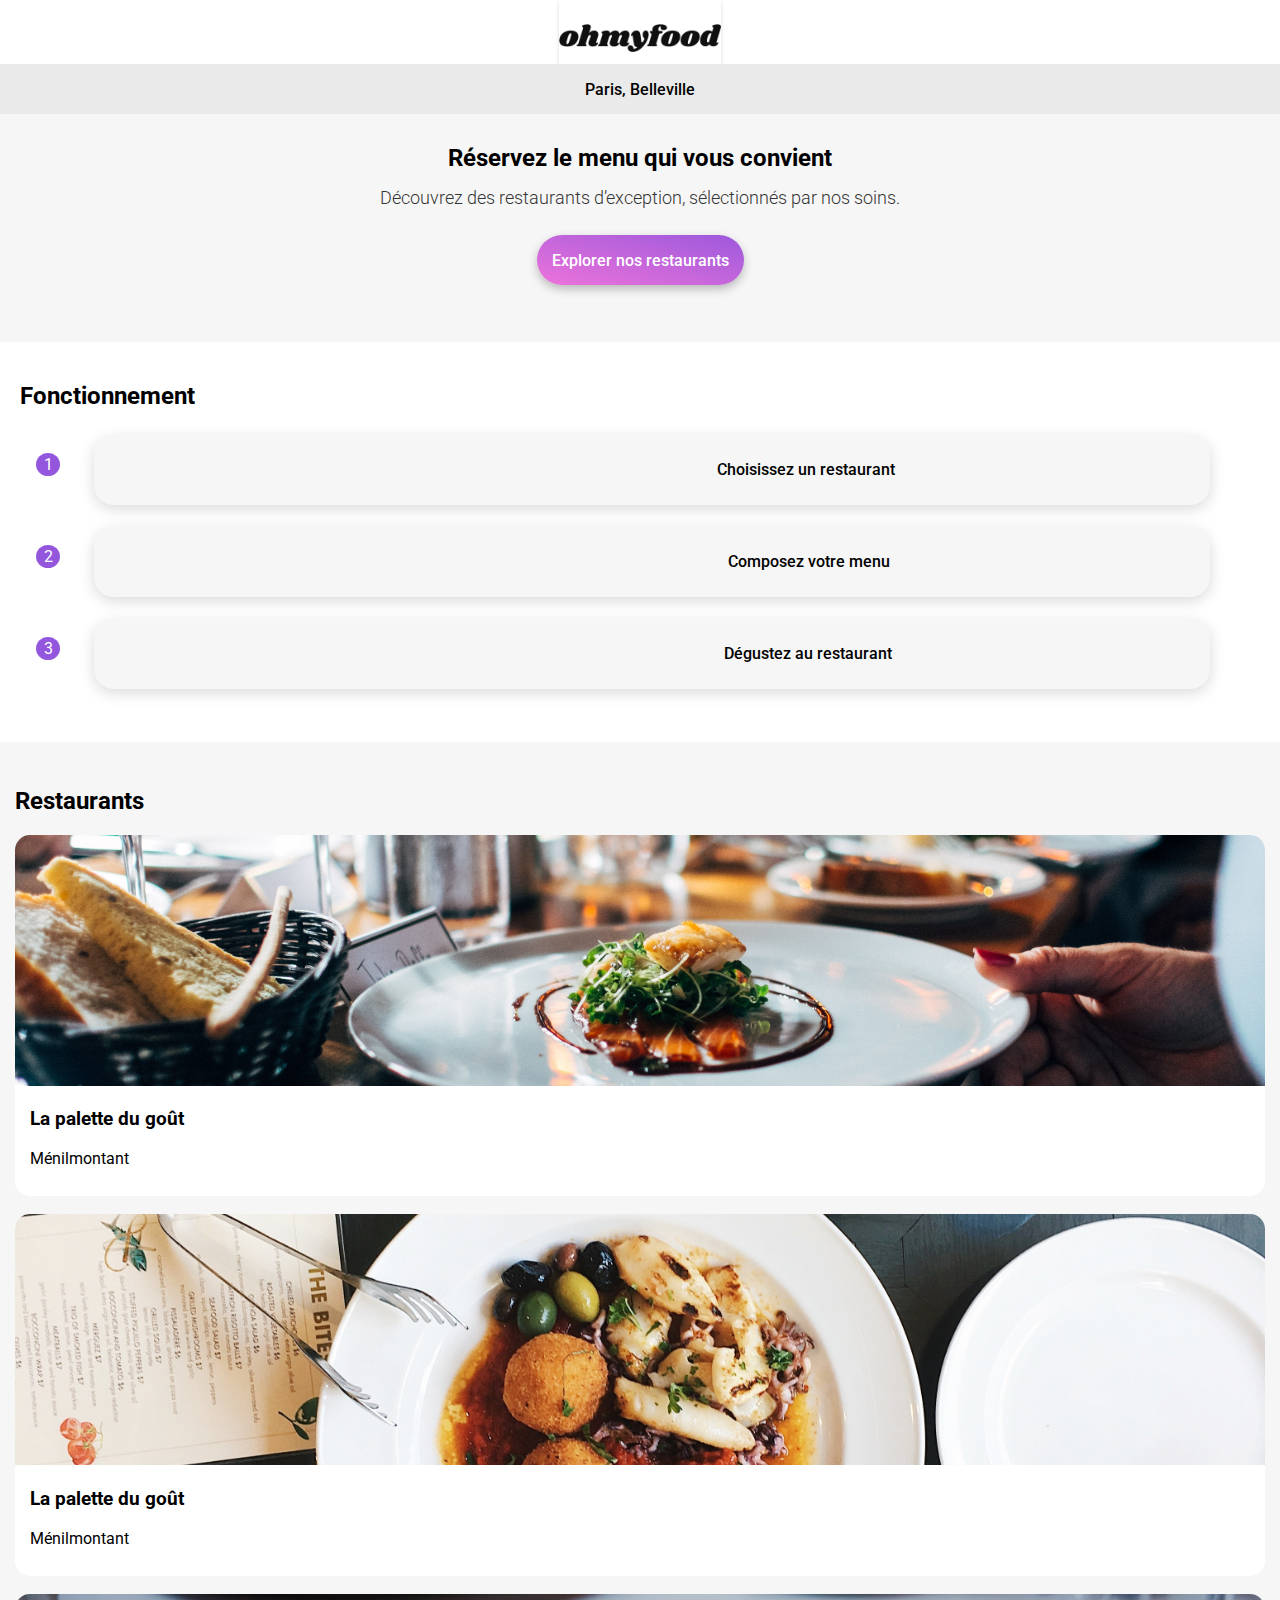
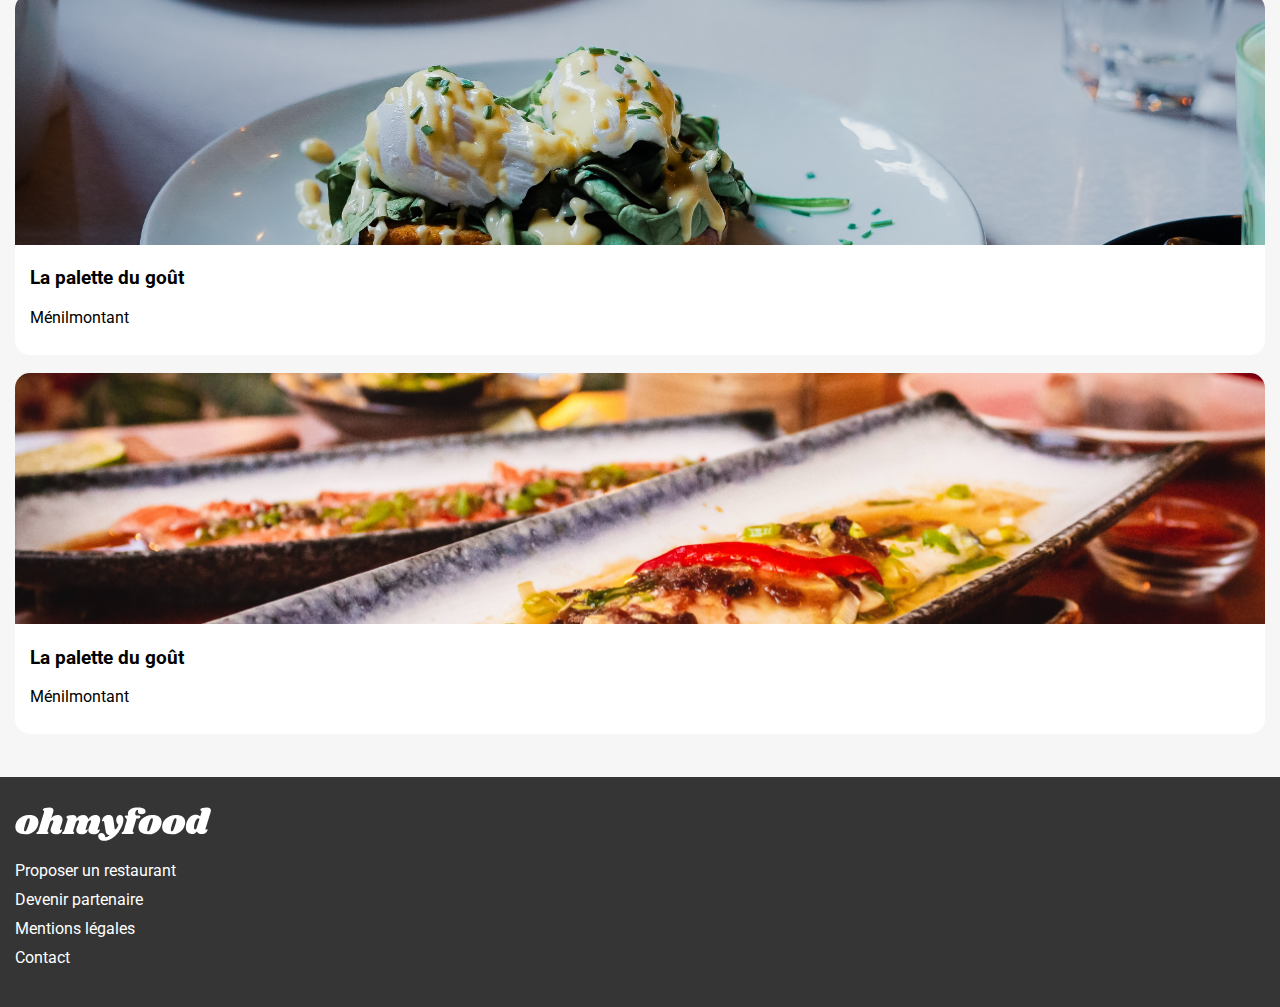
==== index.html @ 3311c21b "update smartphone" ====
<!DOCTYPE html>
<html lang="fr">
<head>
    <meta charset="UTF-8">

    <title>Ohmyfood</title>
    <link rel="stylesheet" href="https://cdnjs.cloudflare.com/ajax/libs/font-awesome/6.2.1/css/all.min.css"
          integrity="sha512-MV7K8+y+gLIBoVD59lQIYicR65iaqukzvf/nwasF0nqhPay5w/9lJmVM2hMDcnK1OnMGCdVK+iQrJ7lzPJQd1w=="
          crossorigin="anonymous" referrerpolicy="no-referrer">
    <link rel="stylesheet" href="./css/style.css">
</head>
<body>

<header>
    <div class="logo">
        <img src="./images/logo/ohmyfood.png" alt="logo ohmyfood">
    </div>
    <div class="location">
        <div>
            <label>
                <i class="fa-solid fa-location-dot"></i>
                <input type="text" placeholder="Paris, Belleville">
            </label>
        </div>
    </div>
</header>

<main>
    <div class="explore">
        <h1>Réservez le menu qui vous convient</h1>
        <p>Découvrez des restaurants d’exception, sélectionnés par nos soins.</p>
        <button class="btn">Explorer nos restaurants</button>
    </div>
    <div class="how-to-use">

        <h2>Fonctionnement</h2>

        <div class="choose-menu">
            <a href="">
                <p>1</p>
                <button>
                    <i class="fa-solid fa-mobile-screen-button"></i>
                    <span>Choisissez un restaurant</span>
                </button>
            </a>
        </div>
        <div class="compose-menu">
            <a href="">
                <p>2</p>
                <button>
                    <i class="fa-solid fa-bars"></i>
                    <span>Composez votre menu</span>
                </button>
            </a>
        </div>
        <div class="enjoy-menu">
            <a href="">
                <p>3</p>
                <button>
                    <i class="fa-solid fa-store"></i>
                    <span>Dégustez au restaurant</span>
                </button>
            </a>
        </div>
    </div>
    <div class="restaurant">
        <h2>Restaurants</h2>

        <a href="">
            <div class="card">
                <div class="card-img">
                    <img src="./images/restaurants/jay-wennington-N_Y88TWmGwA-unsplash.jpg" alt="restaurant">
                </div>
                <div class="card-content">
                    <div class="card-text">
                        <h3>La palette du goût</h3>
                        <p class="restaurant-location">Ménilmontant</p>
                    </div>
                    <div class="card-heart">
                        <i class="fa-regular fa-heart"></i>
                    </div>
                </div>
            </div>
        </a>

        <a href="">
            <div class="card">
                <div class="card-img">
                    <img src="./images/restaurants/stil-u2Lp8tXIcjw-unsplash.jpg" alt="restaurant">
                </div>
                <div class="card-content">
                    <div class="card-text">
                        <h3>La palette du goût</h3>
                        <p class="restaurant-location">Ménilmontant</p>
                    </div>
                    <div class="card-heart">
                        <i class="fa-regular fa-heart"></i>
                    </div>
                </div>
            </div>
        </a>

        <a href="./a-la-francaise.html">
            <div class="card">
                <div class="card-img">
                    <img src="./images/restaurants/toa-heftiba-DQKerTsQwi0-unsplash.jpg" alt="restaurant">
                </div>
                <div class="card-content">
                    <div class="card-text">
                        <h3>La palette du goût</h3>
                        <p class="restaurant-location">Ménilmontant</p>
                    </div>
                    <div class="card-heart">
                        <i class="fa-regular fa-heart"></i>
                    </div>
                </div>
            </div>
        </a>

        <a href="">
            <div class="card">
                <div class="card-img">
                    <img src="./images/restaurants/louis-hansel-shotsoflouis-qNBGVyOCY8Q-unsplash.jpg" alt="restaurant">
                </div>
                <div class="card-content">
                    <div class="card-text">
                        <h3>La palette du goût</h3>
                        <p class="restaurant-location">Ménilmontant</p>
                    </div>
                    <div class="card-heart">
                        <i class="fa-regular fa-heart"></i>
                    </div>
                </div>
            </div>
        </a>

    </div>
</main>

<footer>
    <img src="./images/logo/ohmyfood@2x.svg" alt="logo ohmyfood blanc" class="footer-logo">
    <a href="#">Proposer un restaurant</a>
    <a href="#">Devenir partenaire</a>
    <a href="#">Mentions légales</a>
    <a href="#">Contact</a>
</footer>
</body>
</html>
---- css/style.css ----
@import url('https://fonts.googleapis.com/css2?family=Roboto&family=Shrikhand&display=swap');

* {
    font-family: Roboto, sans-serif;
    --primary-color: #9356DC ;
    --secondary-color: #FF79DA;
    --ternary-color: #99E2D0;
    --grey: #353535;
    --grey-1: #F6F6F6;
    --grey-2: #EAEAEA;
}

body {
    margin: 0;
}

a {
    text-decoration: none;
    color: black;
}

.logo, .title {
    font-family: Shrikhand, serif;
}

.btn {
    height: 50px;
    padding: 12px 15px;
    border-radius: 35px;
    color: white;
    background: linear-gradient(193.33deg, var(--primary-color) -11.44%, var(--secondary-color) 123.93%);
    box-shadow: 0 4px 10px 0 #00000040;
    border: none;
    font-size: 1em;
    font-weight: 500;
    line-height: 19px;
    text-align: center;
}

.btn:hover {
    animation-timing-function: ease-out;
    animation-duration: 300ms;
    background: linear-gradient(200.64deg, var(--primary-color) -5.2%, var(--secondary-color) 110.74%),
    linear-gradient(0deg, rgba(255, 255, 255, 0.15), rgba(255, 255, 255, 0.15));
    box-shadow: 0 4px 15px 0 #00000059;
}

/* header */
header {
    display: flex;
    flex-direction: column;
    align-items: center;
}

.logo {
    padding: 24px 0 5px 0;
    box-shadow: 0 2px 4px 0 rgba(0, 0, 0, 0.15);
}

.logo img {
    width: 162px;
    margin: auto;
}

.location {
    width: 100%;
    height: 50px;
    margin: 0;
    display: flex;
    justify-content: start;
    background-color: var(--grey-2);
    text-align: center;
}

.location div {
    margin: auto;
}

.location input {
    width: 110px;
    background-color: var(--grey-2);
    font-size: 1em;
    font-weight: 500;
}

.location input::placeholder {
    color: black;
}

.location input:focus, .location input {
    border: none;
    outline: none;
}

/* main */
main {
    display: flex;
    flex-direction: column;
}

.explore {
    align-items: center;
    text-align: center;
    background-color: var(--grey-1);
    width: 100%;
    margin: 0;
    padding: 30px 0;
}

.explore h1 {
    font-weight: 700;
    width: 75%;
    margin: 0 auto 15px auto;
    padding: 0 42px;
    font-size: 1.5em;
}

.explore p {
    width: 85%;
    margin: 0 auto;
    font-size: 1.125em;
    font-weight: 300;
    color: #353535;
}

.explore button {
    margin: 27px auto;
}

/* How to use */
.how-to-use {
    padding: 20px 20px 48px 20px;
}

.how-to-use h2 {
    font-weight: 700;
    font-size: 1.5em;
}

.how-to-use div {
    width: 100%;
    text-align: center;
}

.how-to-use a {
    display: flex;
    align-items: baseline;
    text-decoration: none;
}

.how-to-use a p {
    z-index: 2;
    width: 1.5em;
    margin: 0 -16px 0 16px;
    padding: 2px 0;
    border-radius: 50%;
    color: white;
    background-color: var(--primary-color);
}

.how-to-use a button {
    width: 90%;
    height: 70px;
    margin: 5px auto;
    display: flex;
    flex-direction: row;
    justify-content: space-evenly;
    align-items: center;
    font-size: 16px;
    font-weight: 500;
    border-radius: 20px;
    background: #F6F6F6;
    box-shadow: 0 4px 15px 0 rgba(0, 0, 0, 0.15);
    border: none;
    color: #000000;
}

.how-to-use a button i {
    color: #7E7E7E;
}

.how-to-use a:hover button i {
    color: var(--primary-color);
}

.compose-menu {
    margin: 12px auto;
}

/* Restaurant */
.restaurant {
    padding: 25px 15px;
    background: #F6F6F6;
}

.card {
    border-radius: 15px;
    display: flex;
    flex-direction: column;
    background-color: white;
    padding-bottom: 12px;
    margin-bottom: 18px;
}

.card-img {
    border-radius: 15px 15px 0 0;
    width: 100%;
}

.card-img img {
    width: 100%;
    max-height: 251px;
    object-fit: cover;
    border-radius: 15px 15px 0 0;
}

.card-content {
    display: flex;
    flex-direction: row;
    justify-content: space-between;
    align-items: center;
    flex-wrap: nowrap;
}

.card-text {
    padding: 0 0 0 15px;
}

.card-heart {
    margin: auto 25px auto 0;
}

/* Footer */
footer {
    display: flex;
    flex-direction: column;
    align-items: start;
    justify-content: start;
    text-align: start;
    background-color: var(--grey);
    color: white;
    padding: 30px 15px;
}

.footer-logo {
    margin-bottom: 20px;
}

footer a {
    color: white;
    text-decoration: none;
    margin-bottom: 10px;
}
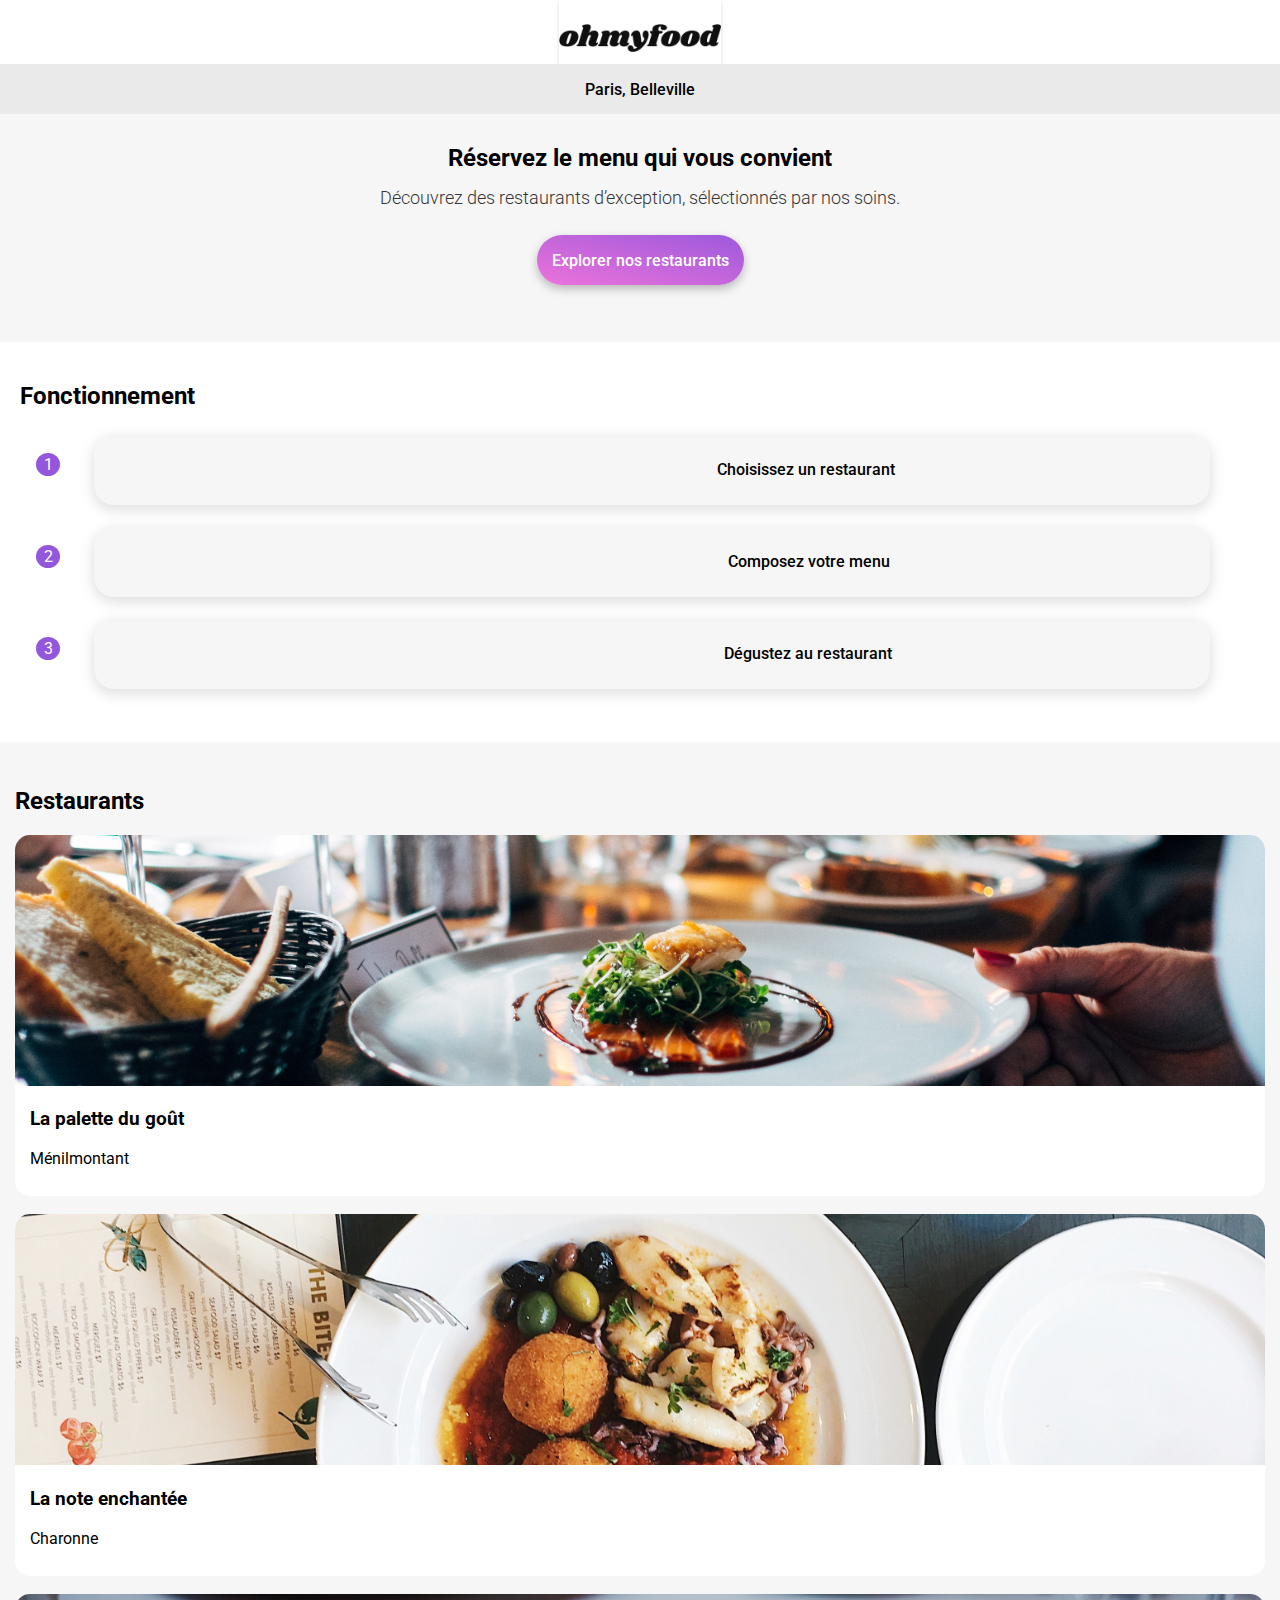
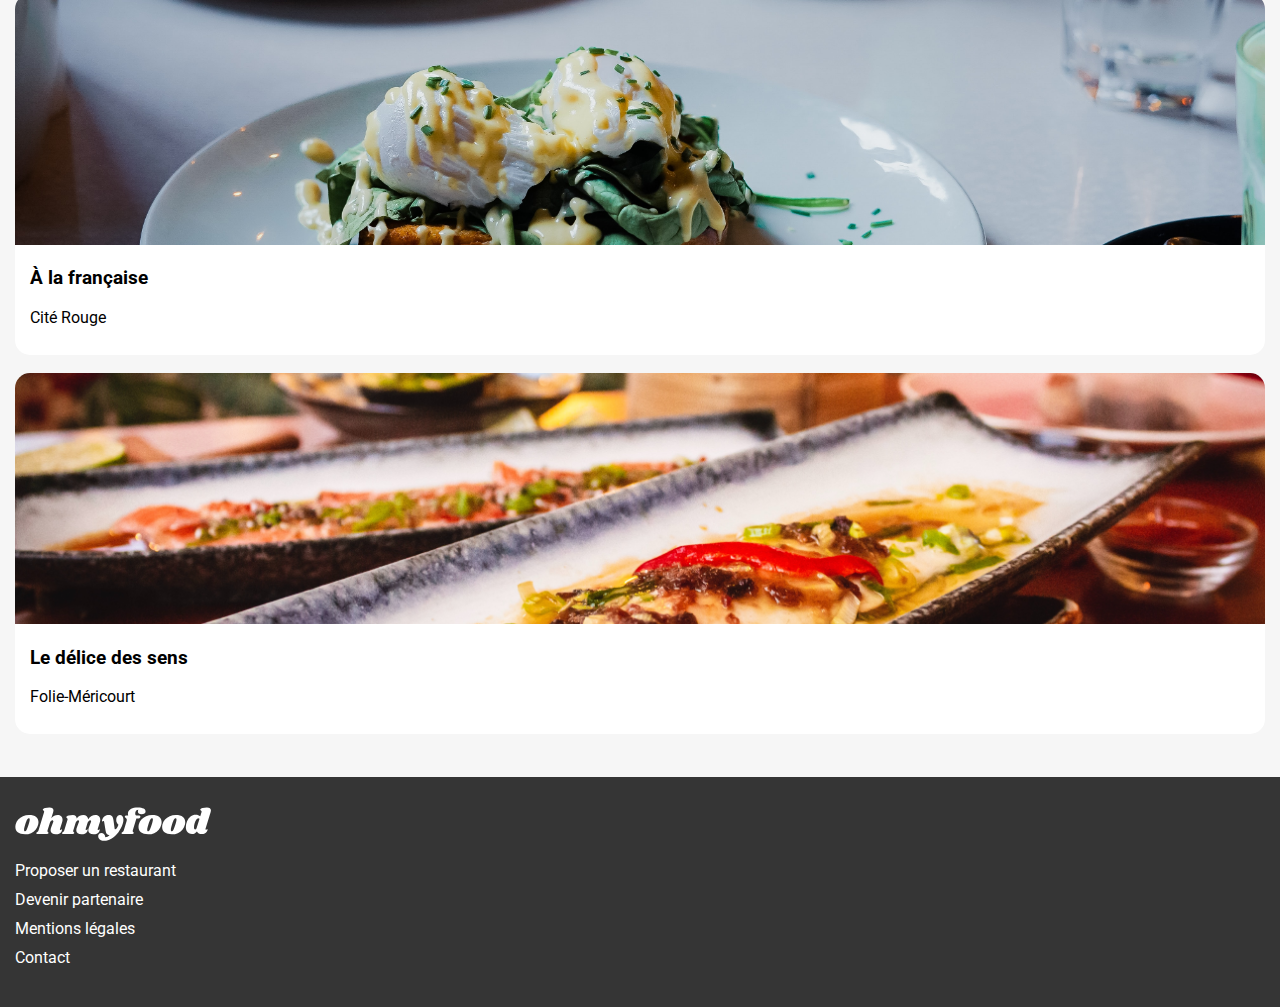
==== commit e602ab23: "add restaurants" ====
--- a/index.html
+++ b/index.html
@@ -66,7 +66,7 @@
     <div class="restaurant">
         <h2>Restaurants</h2>
 
-        <a href="">
+        <a href="./la-palette-du-gout.html">
             <div class="card">
                 <div class="card-img">
                     <img src="./images/restaurants/jay-wennington-N_Y88TWmGwA-unsplash.jpg" alt="restaurant">
@@ -83,15 +83,15 @@
             </div>
         </a>
 
-        <a href="">
+        <a href="./la-note-enchantee.html">
             <div class="card">
                 <div class="card-img">
                     <img src="./images/restaurants/stil-u2Lp8tXIcjw-unsplash.jpg" alt="restaurant">
                 </div>
                 <div class="card-content">
                     <div class="card-text">
-                        <h3>La palette du goût</h3>
-                        <p class="restaurant-location">Ménilmontant</p>
+                        <h3>La note enchantée</h3>
+                        <p class="restaurant-location">Charonne</p>
                     </div>
                     <div class="card-heart">
                         <i class="fa-regular fa-heart"></i>
@@ -107,8 +107,8 @@
                 </div>
                 <div class="card-content">
                     <div class="card-text">
-                        <h3>La palette du goût</h3>
-                        <p class="restaurant-location">Ménilmontant</p>
+                        <h3>À la française</h3>
+                        <p class="restaurant-location">Cité Rouge</p>
                     </div>
                     <div class="card-heart">
                         <i class="fa-regular fa-heart"></i>
@@ -117,15 +117,15 @@
             </div>
         </a>
 
-        <a href="">
+        <a href="./le-delice-des-sens.html">
             <div class="card">
                 <div class="card-img">
                     <img src="./images/restaurants/louis-hansel-shotsoflouis-qNBGVyOCY8Q-unsplash.jpg" alt="restaurant">
                 </div>
                 <div class="card-content">
                     <div class="card-text">
-                        <h3>La palette du goût</h3>
-                        <p class="restaurant-location">Ménilmontant</p>
+                        <h3>Le délice des sens</h3>
+                        <p class="restaurant-location">Folie-Méricourt</p>
                     </div>
                     <div class="card-heart">
                         <i class="fa-regular fa-heart"></i>
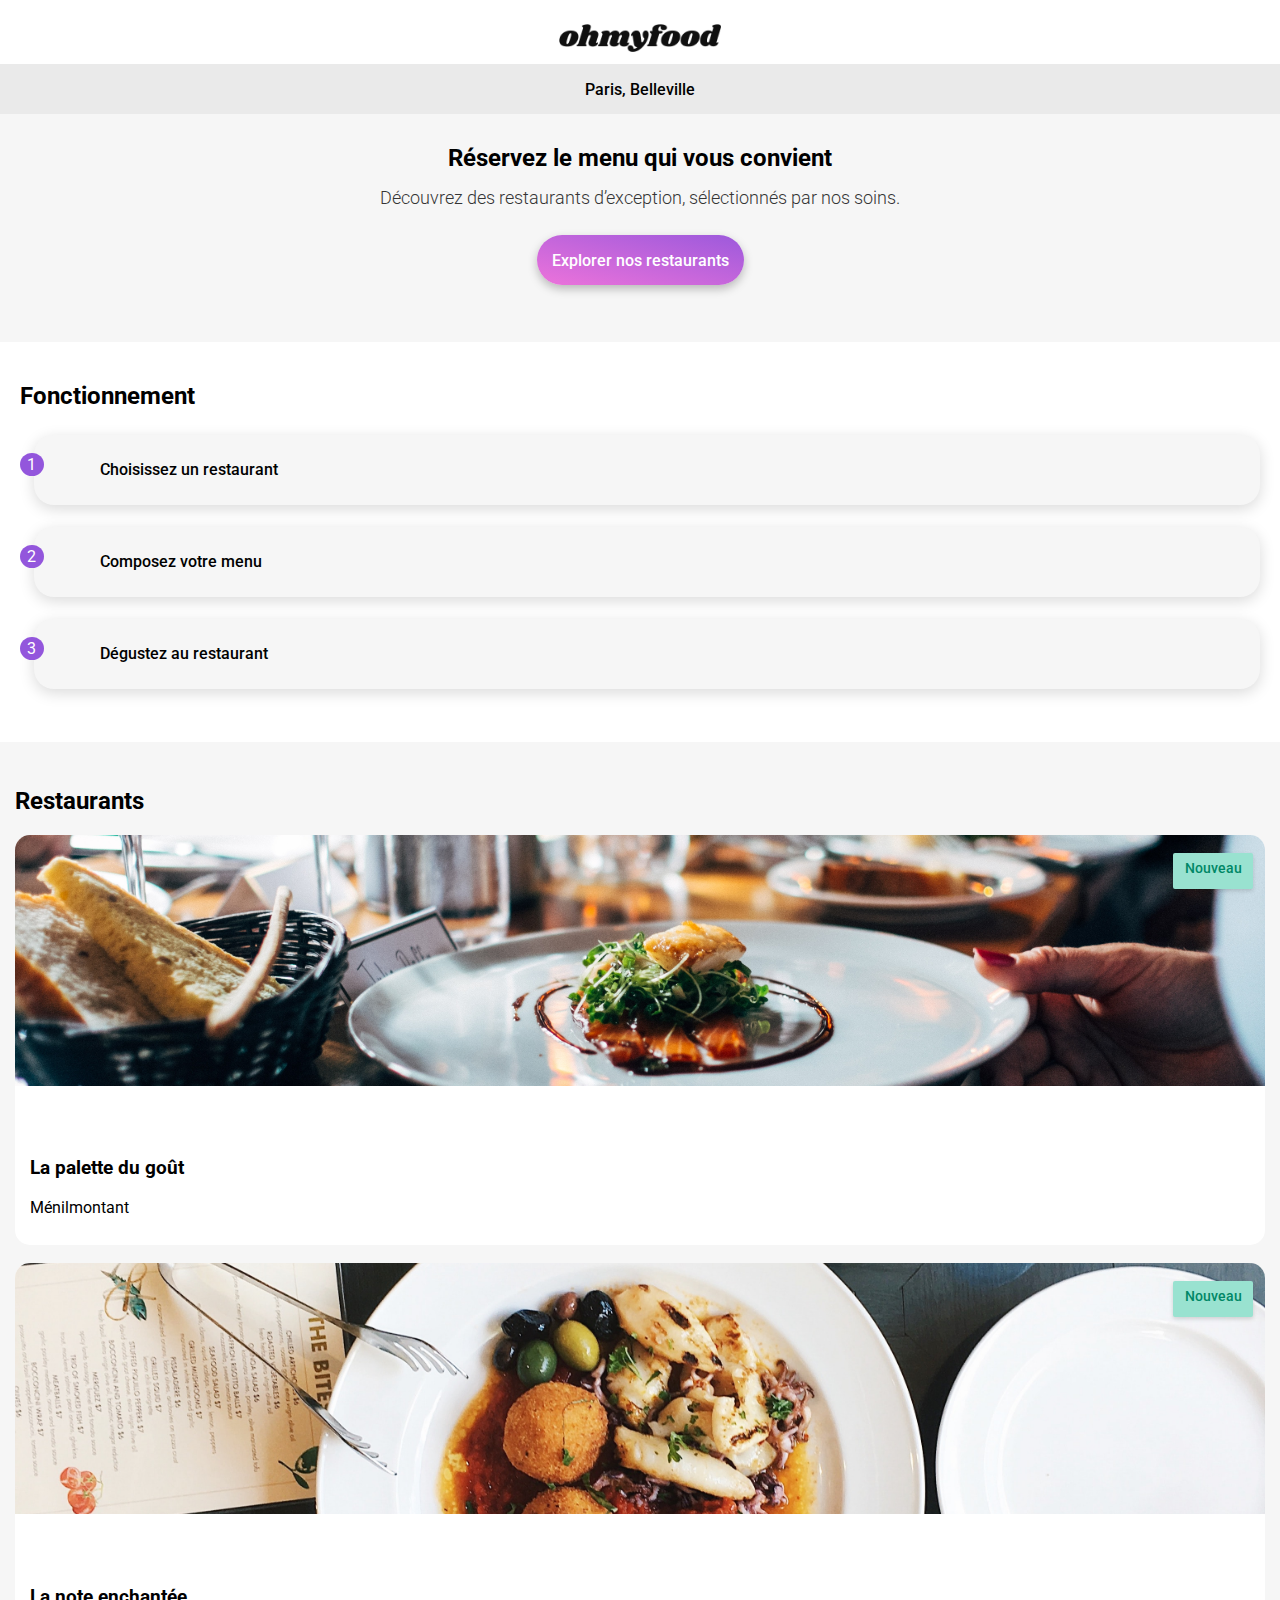
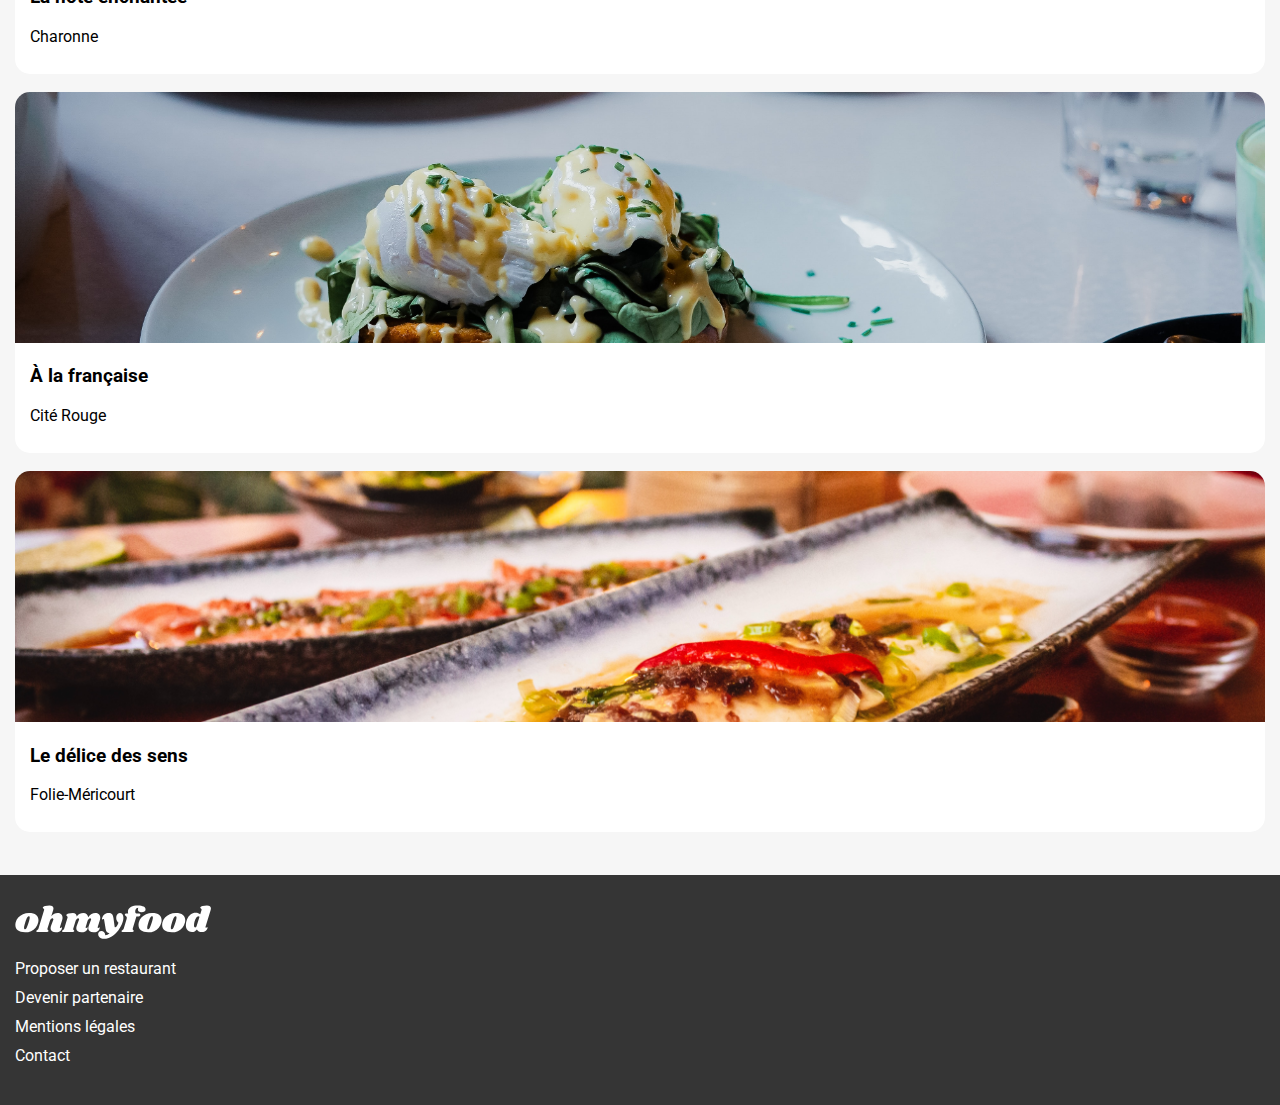
==== commit 25720d35: "u" ====
--- a/index.html
+++ b/index.html
@@ -70,6 +70,7 @@
             <div class="card">
                 <div class="card-img">
                     <img src="./images/restaurants/jay-wennington-N_Y88TWmGwA-unsplash.jpg" alt="restaurant">
+                    <div class="new">Nouveau</div>
                 </div>
                 <div class="card-content">
                     <div class="card-text">
@@ -87,6 +88,7 @@
             <div class="card">
                 <div class="card-img">
                     <img src="./images/restaurants/stil-u2Lp8tXIcjw-unsplash.jpg" alt="restaurant">
+                    <div class="new">Nouveau</div>
                 </div>
                 <div class="card-content">
                     <div class="card-text">
--- a/css/style.css
+++ b/css/style.css
@@ -53,13 +53,15 @@
 }
 
 .logo {
-    padding: 24px 0 5px 0;
+    width: 100%;
     box-shadow: 0 2px 4px 0 rgba(0, 0, 0, 0.15);
 }
 
 .logo img {
+    display: block;
     width: 162px;
     margin: auto;
+    padding: 24px 0 12px 0;
 }
 
 .location {
@@ -151,7 +153,7 @@
 .how-to-use a p {
     z-index: 2;
     width: 1.5em;
-    margin: 0 -16px 0 16px;
+    margin: 0 -10px 0 0;
     padding: 2px 0;
     border-radius: 50%;
     color: white;
@@ -159,12 +161,12 @@
 }
 
 .how-to-use a button {
-    width: 90%;
+    width: 100%;
     height: 70px;
     margin: 5px auto;
     display: flex;
     flex-direction: row;
-    justify-content: space-evenly;
+    justify-content: start;
     align-items: center;
     font-size: 16px;
     font-weight: 500;
@@ -177,6 +179,7 @@
 
 .how-to-use a button i {
     color: #7E7E7E;
+    margin: 0 30px;
 }
 
 .how-to-use a:hover button i {
@@ -209,9 +212,27 @@
 
 .card-img img {
     width: 100%;
-    max-height: 251px;
+    height: 251px;
     object-fit: cover;
     border-radius: 15px 15px 0 0;
+}
+
+.new {
+    position: relative;
+    top: -250px;
+    width: 80px;
+    height: 29px;
+    margin: 13px 12px 0 auto;
+    padding: 7px 0 0 0;
+    flex-shrink: 0;
+    border-radius: 2px;
+    background: var(--Green, #99E2D0);
+    /* Shadow/Badge */
+    box-shadow: 0 2px 4px 0 rgba(0, 0, 0, 0.15);
+    color: #008766;
+    text-align: center;
+    font-size: 14px;
+    font-weight: 500;
 }
 
 .card-content {
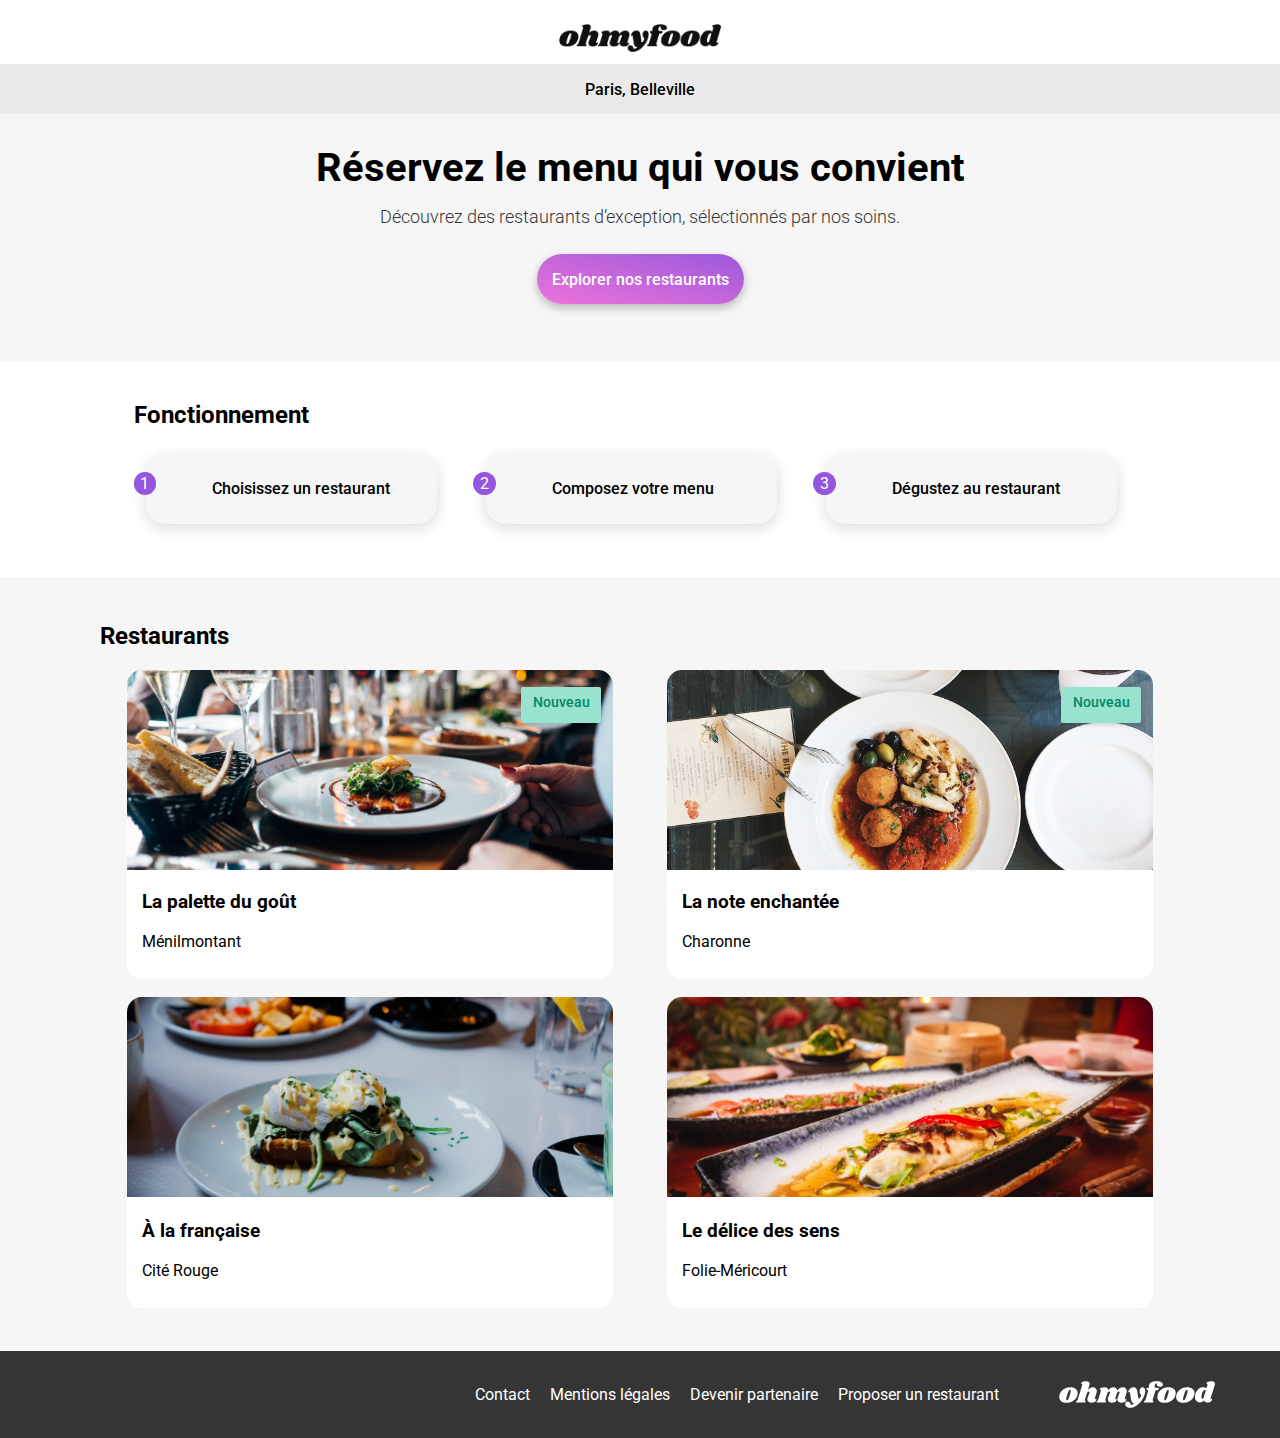
==== commit 63aaf33b: "update desktop" ====
--- a/index.html
+++ b/index.html
@@ -2,6 +2,7 @@
 <html lang="fr">
 <head>
     <meta charset="UTF-8">
+    <meta name="viewport" content="width=device-width, initial-scale=1.0">
 
     <title>Ohmyfood</title>
     <link rel="stylesheet" href="https://cdnjs.cloudflare.com/ajax/libs/font-awesome/6.2.1/css/all.min.css"
@@ -26,11 +27,13 @@
 </header>
 
 <main>
+
     <div class="explore">
         <h1>Réservez le menu qui vous convient</h1>
         <p>Découvrez des restaurants d’exception, sélectionnés par nos soins.</p>
         <button class="btn">Explorer nos restaurants</button>
     </div>
+
     <div class="how-to-use">
 
         <h2>Fonctionnement</h2>
@@ -63,79 +66,82 @@
             </a>
         </div>
     </div>
+
     <div class="restaurant">
-        <h2>Restaurants</h2>
 
-        <a href="./la-palette-du-gout.html">
-            <div class="card">
-                <div class="card-img">
-                    <img src="./images/restaurants/jay-wennington-N_Y88TWmGwA-unsplash.jpg" alt="restaurant">
-                    <div class="new">Nouveau</div>
-                </div>
-                <div class="card-content">
-                    <div class="card-text">
-                        <h3>La palette du goût</h3>
-                        <p class="restaurant-location">Ménilmontant</p>
+        <div class="restaurant-container">
+            <h2>Restaurants</h2>
+
+            <a href="./la-palette-du-gout.html">
+                <div class="card">
+                    <div class="card-img">
+                        <img src="./images/restaurants/jay-wennington-N_Y88TWmGwA-unsplash.jpg" alt="restaurant">
+                        <div class="new">Nouveau</div>
                     </div>
-                    <div class="card-heart">
-                        <i class="fa-regular fa-heart"></i>
+                    <div class="card-content">
+                        <div class="card-text">
+                            <h3>La palette du goût</h3>
+                            <p class="restaurant-location">Ménilmontant</p>
+                        </div>
+                        <div class="card-heart">
+                            <i class="fa-regular fa-heart"></i>
+                        </div>
                     </div>
                 </div>
-            </div>
-        </a>
+            </a>
 
-        <a href="./la-note-enchantee.html">
-            <div class="card">
-                <div class="card-img">
-                    <img src="./images/restaurants/stil-u2Lp8tXIcjw-unsplash.jpg" alt="restaurant">
-                    <div class="new">Nouveau</div>
-                </div>
-                <div class="card-content">
-                    <div class="card-text">
-                        <h3>La note enchantée</h3>
-                        <p class="restaurant-location">Charonne</p>
+            <a href="./la-note-enchantee.html">
+                <div class="card">
+                    <div class="card-img">
+                        <img src="./images/restaurants/stil-u2Lp8tXIcjw-unsplash.jpg" alt="restaurant">
+                        <div class="new">Nouveau</div>
                     </div>
-                    <div class="card-heart">
-                        <i class="fa-regular fa-heart"></i>
+                    <div class="card-content">
+                        <div class="card-text">
+                            <h3>La note enchantée</h3>
+                            <p class="restaurant-location">Charonne</p>
+                        </div>
+                        <div class="card-heart">
+                            <i class="fa-regular fa-heart"></i>
+                        </div>
                     </div>
                 </div>
-            </div>
-        </a>
+            </a>
 
-        <a href="./a-la-francaise.html">
-            <div class="card">
-                <div class="card-img">
-                    <img src="./images/restaurants/toa-heftiba-DQKerTsQwi0-unsplash.jpg" alt="restaurant">
-                </div>
-                <div class="card-content">
-                    <div class="card-text">
-                        <h3>À la française</h3>
-                        <p class="restaurant-location">Cité Rouge</p>
+            <a href="./a-la-francaise.html">
+                <div class="card">
+                    <div class="card-img">
+                        <img src="./images/restaurants/toa-heftiba-DQKerTsQwi0-unsplash.jpg" alt="restaurant">
                     </div>
-                    <div class="card-heart">
-                        <i class="fa-regular fa-heart"></i>
+                    <div class="card-content">
+                        <div class="card-text">
+                            <h3>À la française</h3>
+                            <p class="restaurant-location">Cité Rouge</p>
+                        </div>
+                        <div class="card-heart">
+                            <i class="fa-regular fa-heart"></i>
+                        </div>
                     </div>
                 </div>
-            </div>
-        </a>
+            </a>
 
-        <a href="./le-delice-des-sens.html">
-            <div class="card">
-                <div class="card-img">
-                    <img src="./images/restaurants/louis-hansel-shotsoflouis-qNBGVyOCY8Q-unsplash.jpg" alt="restaurant">
-                </div>
-                <div class="card-content">
-                    <div class="card-text">
-                        <h3>Le délice des sens</h3>
-                        <p class="restaurant-location">Folie-Méricourt</p>
+            <a href="./le-delice-des-sens.html">
+                <div class="card">
+                    <div class="card-img">
+                        <img src="./images/restaurants/louis-hansel-shotsoflouis-qNBGVyOCY8Q-unsplash.jpg" alt="restaurant">
                     </div>
-                    <div class="card-heart">
-                        <i class="fa-regular fa-heart"></i>
+                    <div class="card-content">
+                        <div class="card-text">
+                            <h3>Le délice des sens</h3>
+                            <p class="restaurant-location">Folie-Méricourt</p>
+                        </div>
+                        <div class="card-heart">
+                            <i class="fa-regular fa-heart"></i>
+                        </div>
                     </div>
                 </div>
-            </div>
-        </a>
-
+            </a>
+        </div>
     </div>
 </main>
 
--- a/css/style.css
+++ b/css/style.css
@@ -1,7 +1,8 @@
-@import url('https://fonts.googleapis.com/css2?family=Roboto&family=Shrikhand&display=swap');
+@import url('https://fonts.googleapis.com/css2?family=Roboto&&display=swap');
+@import url('https://fonts.googleapis.com/css2?family=Shrikhand&display=swap');
 
 * {
-    font-family: Roboto, sans-serif;
+    font-family: 'Roboto', sans-serif;
     --primary-color: #9356DC ;
     --secondary-color: #FF79DA;
     --ternary-color: #99E2D0;
@@ -20,7 +21,7 @@
 }
 
 .logo, .title {
-    font-family: Shrikhand, serif;
+    font-family: 'Shrikhand', serif;
 }
 
 .btn {
@@ -31,7 +32,7 @@
     background: linear-gradient(193.33deg, var(--primary-color) -11.44%, var(--secondary-color) 123.93%);
     box-shadow: 0 4px 10px 0 #00000040;
     border: none;
-    font-size: 1em;
+    font-size: 1rem;
     font-weight: 500;
     line-height: 19px;
     text-align: center;
@@ -81,8 +82,11 @@
 .location input {
     width: 110px;
     background-color: var(--grey-2);
-    font-size: 1em;
+    font-size: 1rem;
     font-weight: 500;
+    color: var(--grey, #353535);
+    font-style: normal;
+    line-height: normal;
 }
 
 .location input::placeholder {
@@ -114,13 +118,13 @@
     width: 75%;
     margin: 0 auto 15px auto;
     padding: 0 42px;
-    font-size: 1.5em;
+    font-size: 1.5rem;
 }
 
 .explore p {
     width: 85%;
     margin: 0 auto;
-    font-size: 1.125em;
+    font-size: 1.125rem;
     font-weight: 300;
     color: #353535;
 }
@@ -136,7 +140,7 @@
 
 .how-to-use h2 {
     font-weight: 700;
-    font-size: 1.5em;
+    font-size: 1.5rem;
 }
 
 .how-to-use div {
@@ -168,7 +172,7 @@
     flex-direction: row;
     justify-content: start;
     align-items: center;
-    font-size: 16px;
+    font-size: 1rem;
     font-weight: 500;
     border-radius: 20px;
     background: #F6F6F6;
@@ -212,17 +216,17 @@
 
 .card-img img {
     width: 100%;
-    height: 251px;
+    height: 200px;
     object-fit: cover;
     border-radius: 15px 15px 0 0;
 }
 
 .new {
     position: relative;
-    top: -250px;
+    top: -200px;
     width: 80px;
     height: 29px;
-    margin: 13px 12px 0 auto;
+    margin: 13px 12px -50px auto;
     padding: 7px 0 0 0;
     flex-shrink: 0;
     border-radius: 2px;
@@ -272,3 +276,77 @@
     text-decoration: none;
     margin-bottom: 10px;
 }
+
+/* Media Queries for desktop */
+@media (min-width: 1024px) {
+    .explore h1 {
+        font-weight: 700;
+        width: 75%;
+        margin: 0 auto 15px auto;
+        padding: 0 42px;
+        font-size: 2.5rem;
+    }
+
+    .how-to-use {
+        margin: auto;
+        max-width: 1080px;
+        display: flex;
+        flex-direction: row;
+        flex-wrap: wrap;
+        justify-content: start;
+        align-items: center;
+    }
+
+    .how-to-use h2 {
+        width: 100%;
+    }
+
+    .how-to-use div {
+        width: 30%;
+        max-width: 325px;
+    }
+
+    .compose-menu {
+        margin: auto 36px;
+    }
+
+    .restaurant {
+        padding: 25px 15px;
+        background: #F6F6F6;
+    }
+
+    .restaurant-container {
+        margin: auto;
+        max-width: 1080px;
+        display: flex;
+        flex-direction: row;
+        flex-wrap: wrap;
+        justify-content: space-around;
+        align-items: center;
+    }
+
+    .restaurant-container a {
+        width: 45%;
+        max-width: 490px;
+        min-width: 34%;
+    }
+
+    .restaurant-container h2 {
+        width: 100%;
+    }
+
+    footer {
+        flex-direction: row-reverse;
+        justify-content: end;
+        align-items: center;
+    }
+
+    footer a {
+        margin: auto 10px;
+    }
+
+    .footer-logo {
+        height: 27px;
+        margin: auto 50px;
+    }
+}
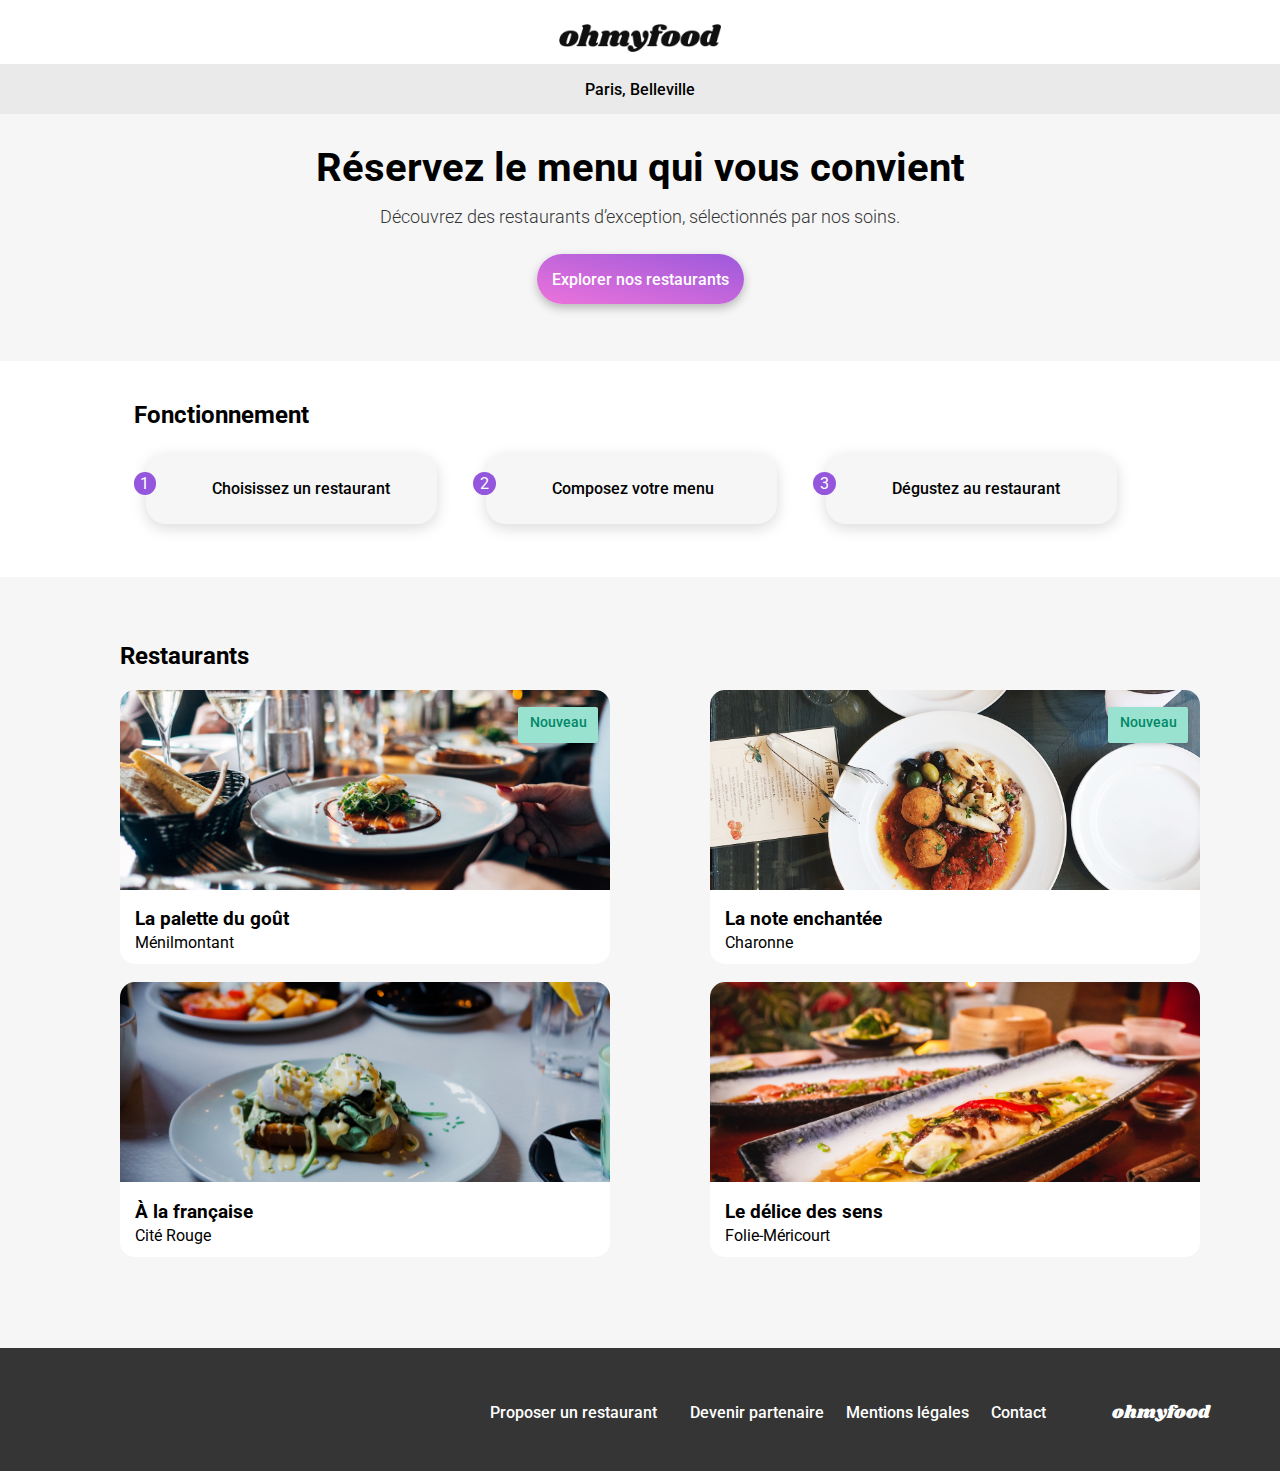
==== commit e9980463: "desktop :tada:" ====
--- a/index.html
+++ b/index.html
@@ -145,12 +145,26 @@
     </div>
 </main>
 
-<footer>
-    <img src="./images/logo/ohmyfood@2x.svg" alt="logo ohmyfood blanc" class="footer-logo">
-    <a href="#">Proposer un restaurant</a>
-    <a href="#">Devenir partenaire</a>
-    <a href="#">Mentions légales</a>
-    <a href="#">Contact</a>
+<footer id="footer" class="footer">
+
+    <h3>ohmyfood</h3>
+
+    <div>
+        <a href="#">
+            <i class="fas fa-utensils"></i>
+            <span>Proposer un restaurant</span>
+        </a>
+
+        <a href="#">
+            <i class="fas fa-hands-helping"></i>
+            <span>Devenir partenaire</span>
+        </a>
+
+        <a href="#">Mentions légales</a>
+
+        <a href="mailto:contact@ohmyfood.com">Contact</a>
+    </div>
+
 </footer>
 </body>
 </html>
--- a/css/style.css
+++ b/css/style.css
@@ -196,7 +196,7 @@
 
 /* Restaurant */
 .restaurant {
-    padding: 25px 15px;
+    padding: 25px 20px;
     background: #F6F6F6;
 }
 
@@ -248,7 +248,15 @@
 }
 
 .card-text {
-    padding: 0 0 0 15px;
+    padding: 15px 0 0 15px;
+}
+
+.card-text h3 {
+    margin: 0;
+}
+
+.card-text p {
+    margin: 3px 0 0 0;
 }
 
 .card-heart {
@@ -257,24 +265,46 @@
 
 /* Footer */
 footer {
-    display: flex;
-    flex-direction: column;
-    align-items: start;
+    background: #353535;
+    color: white;
+    padding: 22px 25px 15px 25px;
+    display: flex;
+    flex-direction: column;
     justify-content: start;
-    text-align: start;
-    background-color: var(--grey);
-    color: white;
-    padding: 30px 15px;
-}
-
-.footer-logo {
-    margin-bottom: 20px;
-}
-
-footer a {
-    color: white;
+}
+
+footer h3 {
+    color: #FFF;
+    font-family: Shrikhand, sans-serif;
+    font-size: 18px;
+    font-style: normal;
+    font-weight: 500;
+    line-height: normal;
+    text-transform: none;
+}
+
+footer div {
+    display: flex;
+    flex-direction: column;
+    justify-content: start;
+}
+
+footer div a {
+    color: #FFFFFF;
     text-decoration: none;
-    margin-bottom: 10px;
+    margin: 7px 0;
+    font-size: 16px;
+    font-style: normal;
+    font-weight: 500;
+    line-height: normal;
+}
+
+footer div a i {
+    margin: 0 11px 0 0;
+}
+
+.fa-utensils {
+    padding: 0 0 0 4px;
 }
 
 /* Media Queries for desktop */
@@ -311,7 +341,8 @@
     }
 
     .restaurant {
-        padding: 25px 15px;
+        width: 100%;
+        padding: 25px 20px;
         background: #F6F6F6;
     }
 
@@ -321,12 +352,13 @@
         display: flex;
         flex-direction: row;
         flex-wrap: wrap;
-        justify-content: space-around;
+        justify-content: space-between;
         align-items: center;
+        padding: 20px 0 48px 0;
     }
 
     .restaurant-container a {
-        width: 45%;
+        width: 50%;
         max-width: 490px;
         min-width: 34%;
     }
@@ -338,15 +370,19 @@
     footer {
         flex-direction: row-reverse;
         justify-content: end;
+    }
+
+    footer div {
+        flex-direction: row;
+        justify-content: end;
         align-items: center;
     }
 
-    footer a {
-        margin: auto 10px;
-    }
-
-    .footer-logo {
-        height: 27px;
-        margin: auto 50px;
-    }
-}
+    footer div a {
+        margin: 0 11px;
+    }
+
+    footer h3 {
+        margin: 30px 45px 30px 55px;
+    }
+}
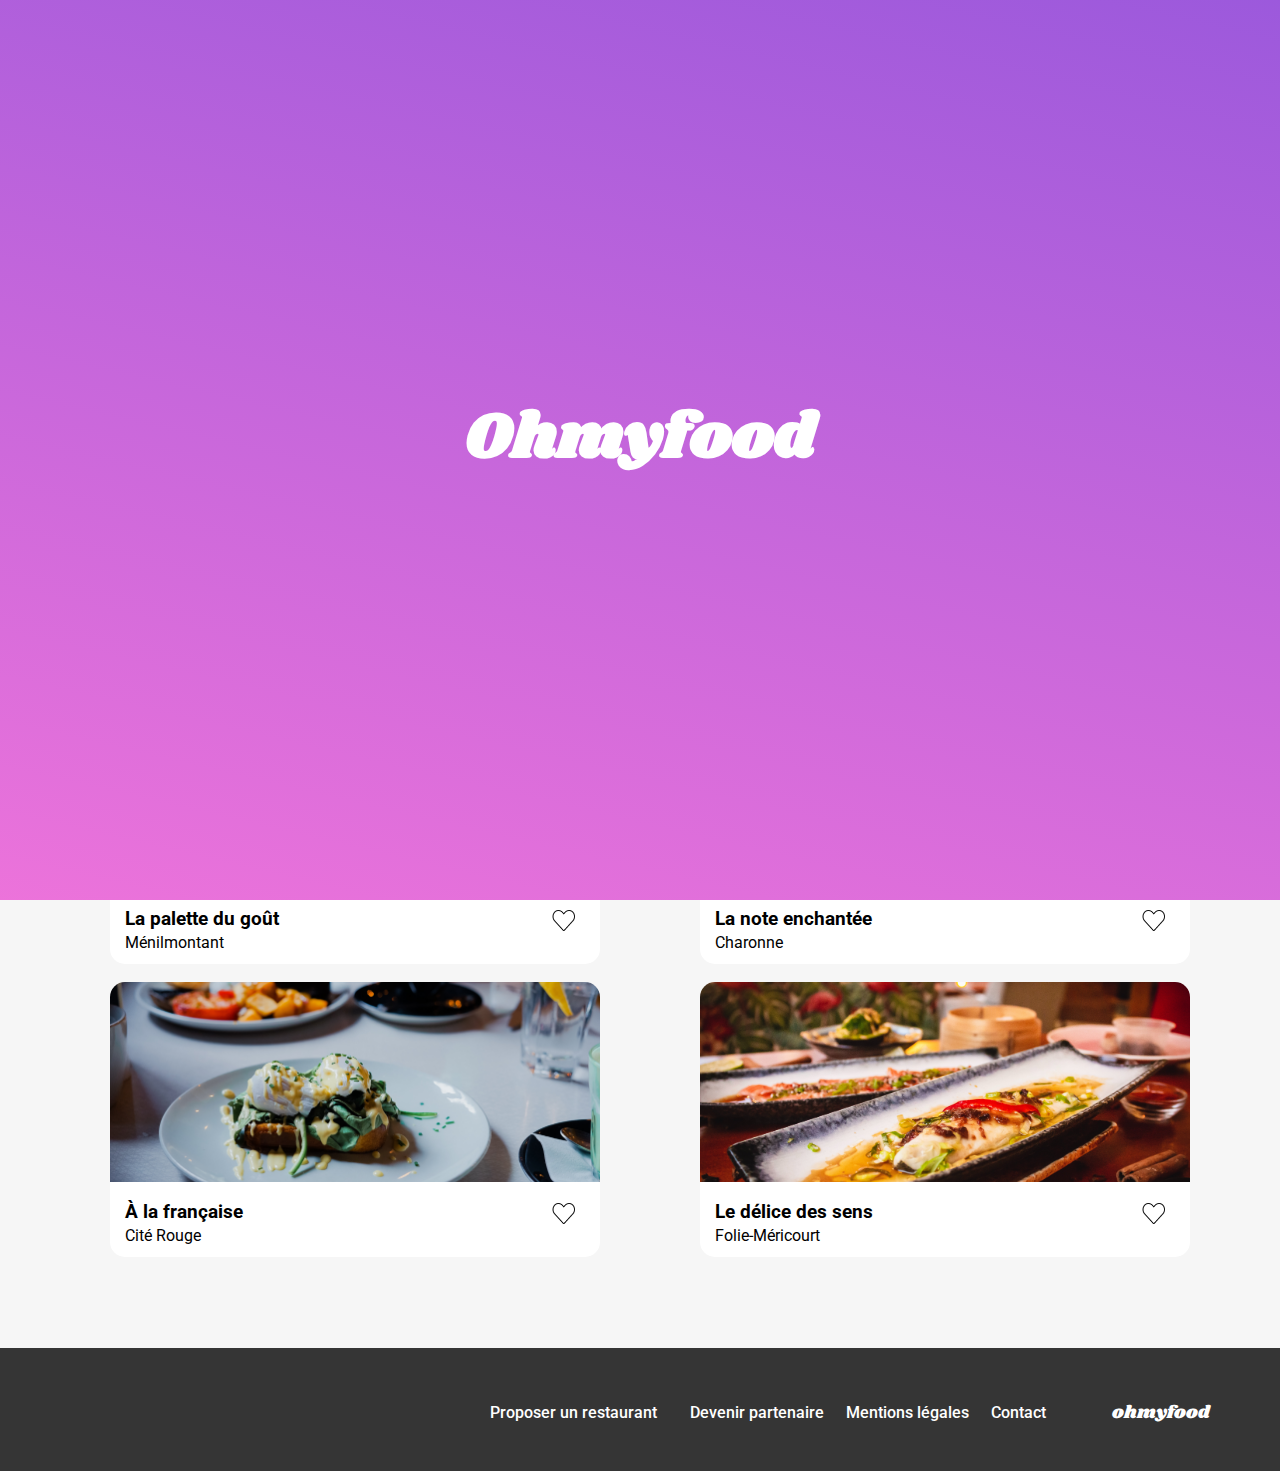
==== commit ca0082ce: "animation wip" ====
--- a/index.html
+++ b/index.html
@@ -72,75 +72,92 @@
         <div class="restaurant-container">
             <h2>Restaurants</h2>
 
-            <a href="./la-palette-du-gout.html">
-                <div class="card">
-                    <div class="card-img">
+
+            <div class="card">
+                <div class="card-img">
+                    <a href="./la-palette-du-gout.html">
                         <img src="./images/restaurants/jay-wennington-N_Y88TWmGwA-unsplash.jpg" alt="restaurant">
                         <div class="new">Nouveau</div>
-                    </div>
-                    <div class="card-content">
+                    </a>
+                </div>
+                <div class="card-content">
+                    <a href="./la-palette-du-gout.html">
                         <div class="card-text">
                             <h3>La palette du goût</h3>
                             <p class="restaurant-location">Ménilmontant</p>
                         </div>
-                        <div class="card-heart">
-                            <i class="fa-regular fa-heart"></i>
-                        </div>
+                    </a>
+                    <div class="card-heart">
+                        <img class="heart-default" src="images/heart/heart_default.png" alt="heart" width="23" height="21">
+                        <img class="heart-liked" src="./images/heart/heart_liked.svg" alt="heart liked" width="23" height="21">
                     </div>
                 </div>
-            </a>
+            </div>
 
-            <a href="./la-note-enchantee.html">
-                <div class="card">
-                    <div class="card-img">
+
+            <div class="card">
+                <div class="card-img">
+                    <a href="./la-note-enchantee.html">
                         <img src="./images/restaurants/stil-u2Lp8tXIcjw-unsplash.jpg" alt="restaurant">
                         <div class="new">Nouveau</div>
-                    </div>
-                    <div class="card-content">
+                    </a>
+                </div>
+                <div class="card-content">
+                    <a href="./la-note-enchantee.html">
                         <div class="card-text">
                             <h3>La note enchantée</h3>
                             <p class="restaurant-location">Charonne</p>
                         </div>
-                        <div class="card-heart">
-                            <i class="fa-regular fa-heart"></i>
-                        </div>
+                    </a>
+                    <div class="card-heart">
+                        <img class="heart-default" src="images/heart/heart_default.png" alt="heart" width="23" height="21">
+                        <img class="heart-liked" src="./images/heart/heart_liked.svg" alt="heart liked" width="23" height="21">
                     </div>
                 </div>
-            </a>
+            </div>
 
-            <a href="./a-la-francaise.html">
-                <div class="card">
-                    <div class="card-img">
+
+            <div class="card">
+                <div class="card-img">
+                    <a href="./a-la-francaise.html">
                         <img src="./images/restaurants/toa-heftiba-DQKerTsQwi0-unsplash.jpg" alt="restaurant">
-                    </div>
-                    <div class="card-content">
+                    </a>
+                </div>
+                <div class="card-content">
+                    <a href="./a-la-francaise.html">
                         <div class="card-text">
                             <h3>À la française</h3>
                             <p class="restaurant-location">Cité Rouge</p>
                         </div>
-                        <div class="card-heart">
-                            <i class="fa-regular fa-heart"></i>
-                        </div>
+                    </a>
+                    <div class="card-heart">
+                        <img class="heart-default" src="images/heart/heart_default.png" alt="heart" width="23" height="21">
+                        <img class="heart-liked" src="./images/heart/heart_liked.svg" alt="heart liked" width="23" height="21">
                     </div>
                 </div>
-            </a>
+            </div>
 
-            <a href="./le-delice-des-sens.html">
-                <div class="card">
-                    <div class="card-img">
+
+            <div class="card">
+                <div class="card-img">
+                    <a href="./le-delice-des-sens.html">
                         <img src="./images/restaurants/louis-hansel-shotsoflouis-qNBGVyOCY8Q-unsplash.jpg" alt="restaurant">
-                    </div>
-                    <div class="card-content">
+                    </a>
+
+                </div>
+                <div class="card-content">
+                    <a href="./le-delice-des-sens.html">
                         <div class="card-text">
                             <h3>Le délice des sens</h3>
                             <p class="restaurant-location">Folie-Méricourt</p>
                         </div>
-                        <div class="card-heart">
-                            <i class="fa-regular fa-heart"></i>
-                        </div>
+                    </a>
+                    <div class="card-heart">
+                        <img class="heart-default" src="images/heart/heart_default.png" alt="heart" width="23" height="21">
+                        <img class="heart-liked" src="./images/heart/heart_liked.svg" alt="heart liked" width="23" height="21">
                     </div>
                 </div>
-            </a>
+            </div>
         </div>
     </div>
 </main>
@@ -166,5 +183,15 @@
     </div>
 
 </footer>
+
 </body>
+
+<div class="loader-container">
+    <div>
+        <h1>Ohmyfood</h1>
+    </div>
+
+    <div class="loader"></div>
+</div>
+
 </html>
--- a/css/style.css
+++ b/css/style.css
@@ -1,5 +1,15 @@
-@import url('https://fonts.googleapis.com/css2?family=Roboto&&display=swap');
-@import url('https://fonts.googleapis.com/css2?family=Shrikhand&display=swap');
+/* =====================================================================================================================
+      Fonts
+   ================================================================================================================== */
+
+@import url('https://fonts.googleapis.com/css2?family=Roboto&family=Shrikhand&display=swap');
+
+/* =====================================================================================================================
+      General
+   ================================================================================================================== */
+@import "animation.css";
+@import "buttons.css";
+@import "footer.css";
 
 * {
     font-family: 'Roboto', sans-serif;
@@ -24,29 +34,9 @@
     font-family: 'Shrikhand', serif;
 }
 
-.btn {
-    height: 50px;
-    padding: 12px 15px;
-    border-radius: 35px;
-    color: white;
-    background: linear-gradient(193.33deg, var(--primary-color) -11.44%, var(--secondary-color) 123.93%);
-    box-shadow: 0 4px 10px 0 #00000040;
-    border: none;
-    font-size: 1rem;
-    font-weight: 500;
-    line-height: 19px;
-    text-align: center;
-}
-
-.btn:hover {
-    animation-timing-function: ease-out;
-    animation-duration: 300ms;
-    background: linear-gradient(200.64deg, var(--primary-color) -5.2%, var(--secondary-color) 110.74%),
-    linear-gradient(0deg, rgba(255, 255, 255, 0.15), rgba(255, 255, 255, 0.15));
-    box-shadow: 0 4px 15px 0 #00000059;
-}
-
-/* header */
+/* =====================================================================================================================
+      Header
+   ================================================================================================================== */
 header {
     display: flex;
     flex-direction: column;
@@ -98,7 +88,9 @@
     outline: none;
 }
 
-/* main */
+/* =====================================================================================================================
+      Main
+   ================================================================================================================== */
 main {
     display: flex;
     flex-direction: column;
@@ -133,7 +125,10 @@
     margin: 27px auto;
 }
 
-/* How to use */
+/* =====================================================================================================================
+      How to use
+   ================================================================================================================== */
+
 .how-to-use {
     padding: 20px 20px 48px 20px;
 }
@@ -194,7 +189,9 @@
     margin: 12px auto;
 }
 
-/* Restaurant */
+/* =====================================================================================================================
+      restaurant
+   ================================================================================================================== */
 .restaurant {
     padding: 25px 20px;
     background: #F6F6F6;
@@ -263,51 +260,9 @@
     margin: auto 25px auto 0;
 }
 
-/* Footer */
-footer {
-    background: #353535;
-    color: white;
-    padding: 22px 25px 15px 25px;
-    display: flex;
-    flex-direction: column;
-    justify-content: start;
-}
-
-footer h3 {
-    color: #FFF;
-    font-family: Shrikhand, sans-serif;
-    font-size: 18px;
-    font-style: normal;
-    font-weight: 500;
-    line-height: normal;
-    text-transform: none;
-}
-
-footer div {
-    display: flex;
-    flex-direction: column;
-    justify-content: start;
-}
-
-footer div a {
-    color: #FFFFFF;
-    text-decoration: none;
-    margin: 7px 0;
-    font-size: 16px;
-    font-style: normal;
-    font-weight: 500;
-    line-height: normal;
-}
-
-footer div a i {
-    margin: 0 11px 0 0;
-}
-
-.fa-utensils {
-    padding: 0 0 0 4px;
-}
-
-/* Media Queries for desktop */
+/* =====================================================================================================================
+      Media Queries for desktop
+   ================================================================================================================== */
 @media (min-width: 1024px) {
     .explore h1 {
         font-weight: 700;
@@ -342,7 +297,7 @@
 
     .restaurant {
         width: 100%;
-        padding: 25px 20px;
+        padding: 25px 0;
         background: #F6F6F6;
     }
 
@@ -354,35 +309,15 @@
         flex-wrap: wrap;
         justify-content: space-between;
         align-items: center;
-        padding: 20px 0 48px 0;
-    }
-
-    .restaurant-container a {
-        width: 50%;
+        padding: 20px 0 48px 20px;
+    }
+
+    .restaurant-container .card {
+        width: calc(50% - 20px);
         max-width: 490px;
-        min-width: 34%;
     }
 
     .restaurant-container h2 {
         width: 100%;
     }
-
-    footer {
-        flex-direction: row-reverse;
-        justify-content: end;
-    }
-
-    footer div {
-        flex-direction: row;
-        justify-content: end;
-        align-items: center;
-    }
-
-    footer div a {
-        margin: 0 11px;
-    }
-
-    footer h3 {
-        margin: 30px 45px 30px 55px;
-    }
-}
+}
